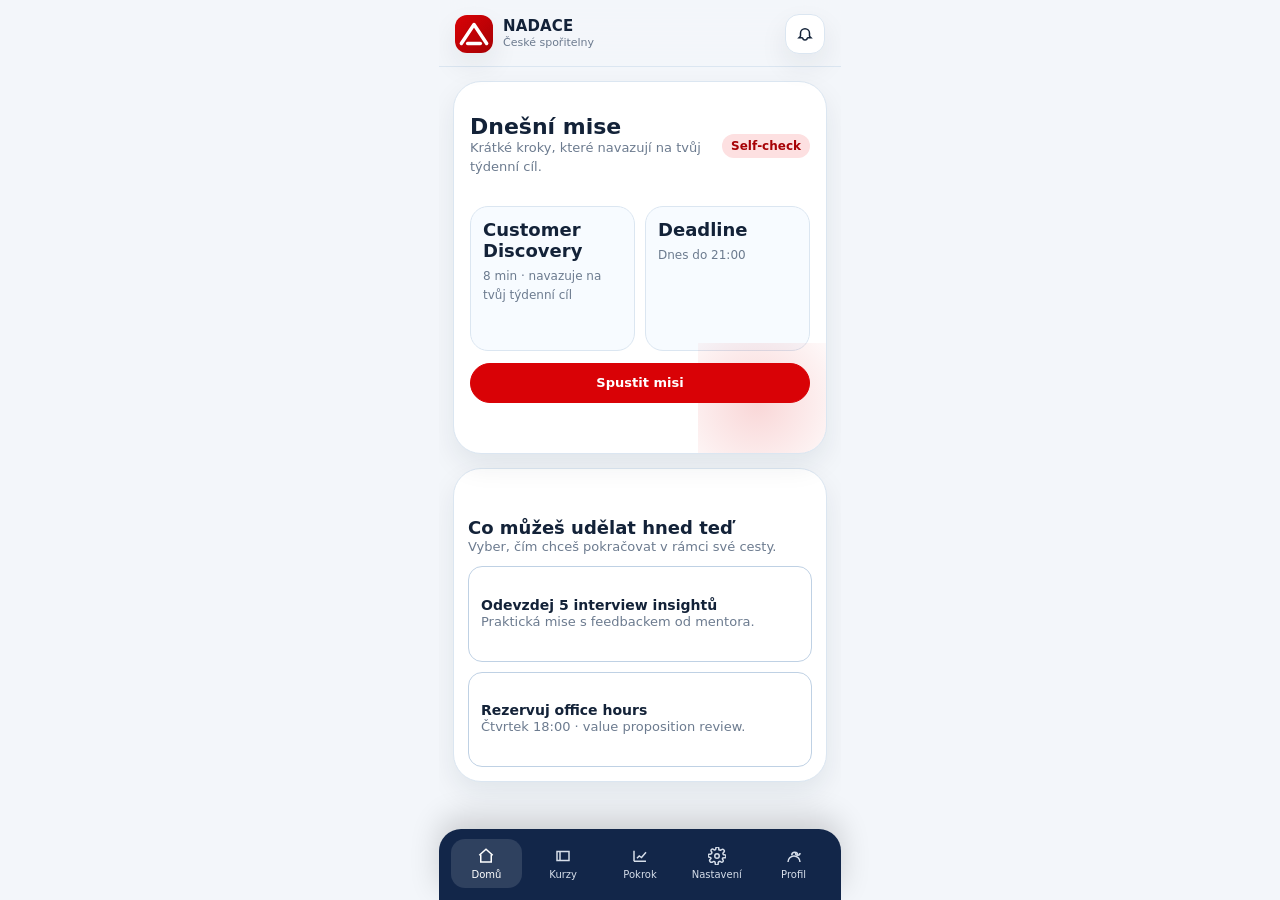
==== index.html @ b1d60703 "Refactor navigation links and create new HTML pages for courses, index, mission, profile, and progre" ====
<!DOCTYPE html>
<html lang="cs">
<head>
  <meta charset="utf-8">
  <meta name="viewport" content="width=device-width,initial-scale=1">
  <title>Akademie 2.0 – Dnešní mise</title>
  <link rel="stylesheet" href="styles-7.css">
</head>
<body>
  <div class="phone">
    <div class="app">
      <header class="topbar">
        <div class="topbar-row">
          <div class="brand">
            <div class="brand-mark">
              <svg viewBox="0 0 24 24" fill="none" stroke="currentColor" stroke-width="2.2" stroke-linecap="round" stroke-linejoin="round">
                <path d="M4 18L12 6l8 12"></path>
                <path d="M8 18h8"></path>
              </svg>
            </div>
            <div class="brand-title">
              <strong>NADACE</strong>
              <span>České spořitelny</span>
            </div>
          </div>

          <button class="icon-btn" aria-label="Notifikace">
            <svg viewBox="0 0 24 24" width="18" height="18" fill="none" stroke="currentColor" stroke-width="2">
              <path d="M15 17h5l-1.4-1.4A2 2 0 0 1 18 14.2V11a6 6 0 0 0-12 0v3.2a2 2 0 0 1-.6 1.4L4 17h5"></path>
              <path d="M9 17a3 3 0 0 0 6 0"></path>
            </svg>
          </button>
        </div>
      </header>

      <main class="content">
        <section class="hero-card">
          <div class="hero-top">
            <div>
              <h1 class="section-title">Dnešní mise</h1>
              <div class="subtext">Krátké kroky, které navazují na tvůj týdenní cíl.</div>
            </div>
            <span class="badge red">Self‑check</span>
          </div>

          <div class="hero-grid">
            <div class="metric">
              <strong>Customer Discovery</strong>
              <span>8 min · navazuje na tvůj týdenní cíl</span>
            </div>
            <div class="metric">
              <strong>Deadline</strong>
              <span>Dnes do 21:00</span>
            </div>
          </div>

          <a class="action primary-red" href="mission.html">
            Spustit misi
          </a>
        </section>

        <section class="quiz-card">
          <div class="section-head">
            <div>
              <h2 class="section-title" style="font-size:18px">Co můžeš udělat hned teď</h2>
              <div class="subtext">Vyber, čím chceš pokračovat v rámci své cesty.</div>
            </div>
          </div>

          <div class="choice">
            <div>
              <strong>Odevzdej 5 interview insightů</strong>
              <div class="subtext">Praktická mise s feedbackem od mentora.</div>
            </div>
          </div>

          <div class="choice">
            <div>
              <strong>Rezervuj office hours</strong>
              <div class="subtext">Čtvrtek 18:00 · value proposition review.</div>
            </div>
          </div>
        </section>
      </main>
    </div>

    <nav class="bottom-nav">
      <a class="active" href="index.html">
        <svg viewBox="0 0 24 24" fill="none" stroke="currentColor" stroke-width="2">
          <path d="M3 11l9-8 9 8"></path>
          <path d="M5 10v10h14V10"></path>
        </svg>
        <span>Domů</span>
      </a>
      <a href="courses.html">
        <svg viewBox="0 0 24 24" fill="none" stroke="currentColor" stroke-width="2">
          <path d="M4 6h16v12H4z"></path>
          <path d="M8 6v12"></path>
        </svg>
        <span>Kurzy</span>
      </a>
      <a href="progress.html">
        <svg viewBox="0 0 24 24" fill="none" stroke="currentColor" stroke-width="2">
          <path d="M4 19V5"></path>
          <path d="M4 19h16"></path>
          <path d="M8 15l3-3 3 2 6-7"></path>
        </svg>
        <span>Pokrok</span>
      </a>
      <a href="comunity.html">
        <svg viewBox="0 0 24 24" fill="none" stroke="currentColor" stroke-width="2">
          <circle cx="12" cy="12" r="3"></circle>
          <path d="M19.4 15a1.65 1.65 0 0 0 .33 1.82l.06.06a2 2 0 1 1-2.83 2.83l-.06-.06A1.65 1.65 0 0 0 15 19.4a1.65 1.65 0 0 0-1 .6 1.65 1.65 0 0 0-.4 1.13V22a2 2 0 1 1-4 0v-.87a1.65 1.65 0 0 0-.4-1.13 1.65 1.65 0 0 0-1-.6 1.65 1.65 0 0 0-1.82.33l-.06.06A2 2 0 1 1 3.1 16.1l.06-.06A1.65 1.65 0 0 0 4 15a1.65 1.65 0 0 0-.6-1 1.65 1.65 0 0 0-1.13-.4H2a2 2 0 1 1 0-4h.87a1.65 1.65 0 0 0 1.13-.4A1.65 1.65 0 0 0 5 8a1.65 1.65 0 0 0-.33-1.82l-.06-.06A2 2 0 1 1 7.44 3.3l.06.06A1.65 1.65 0 0 0 9 4a1.65 1.65 0 0 0 1-.6 1.65 1.65 0 0 0 .4-1.13V2a2 2 0 1 1 4 0v.87a1.65 1.65 0 0 0 .4 1.13A1.65 1.65 0 0 0 16 4a1.65 1.65 0 0 0 1.82-.33l.06-.06A2 2 0 1 1 20.9 7.1l-.06.06A1.65 1.65 0 0 0 20 9c0 .39.14.77.4 1 .26.3.6.4 1 .4H22a2 2 0 1 1 0 4h-.87a1.65 1.65 0 0 0-1.13.4A1.65 1.65 0 0 0 19.4 15z"></path>
        </svg>
        <span>Nastavení</span>
      </a>
      <a href="profile.html">
        <svg viewBox="0 0 24 24" fill="none" stroke="currentColor" stroke-width="2">
          <path d="M17 11a4 4 0 1 0-8 0"></path>
          <path d="M4 20a7 7 0 0 1 16 0"></path>
          <path d="M20 8a3 3 0 1 1-6 0"></path>
        </svg>
        <span>Profil</span>
      </a>
    </nav>
  </div>
</body>
</html>
---- styles-7.css ----
:root{
  --bg:#f3f6fa;
  --surface:#ffffff;
  --surface-2:#f7fbff;
  --line:#dbe6f1;
  --text:#132238;
  --muted:#6c7b8f;

  --blue:#0d6efd;
  --blue-2:#2e7ce6;
  --blue-soft:#e0eefc;

  --accent:#d90206;
  --accent-dark:#a70105;
  --accent-soft:#fde0e1;

  --green:#2f9a67;
  --gold:#d8a100;

  --shadow:0 12px 28px rgba(19,34,56,.08);
  --radius:22px;
  --radius-lg:28px;

  font-family: Inter, system-ui, sans-serif;
}

*{box-sizing:border-box}
html,body{
  margin:0;
  padding:0;
  background:var(--bg);
  color:var(--text);
  font-family:Inter,system-ui,sans-serif;
}
a{text-decoration:none;color:inherit}
button,input{font:inherit}
img,svg{display:block;max-width:100%}

.phone{
  width:402px;
  min-height:874px;
  margin:0 auto;
  background:var(--bg);
  position:relative;
  overflow:hidden;
  border-radius:0;
}

.app{
  min-height:874px;
  display:flex;
  flex-direction:column;
  padding-bottom:92px;
}

.topbar{
  position:sticky;
  top:0;
  z-index:10;
  padding:14px 16px 12px;
  background:rgba(243,246,250,.92);
  backdrop-filter:blur(16px);
  border-bottom:1px solid var(--line);
}

.topbar-row{
  display:flex;
  align-items:center;
  justify-content:space-between;
  gap:10px;
}

.brand{
  display:flex;
  align-items:center;
  gap:10px;
}

.brand-mark{
  width:38px;
  height:38px;
  border-radius:12px;
  background:linear-gradient(135deg,var(--accent),var(--accent-dark));
  display:grid;
  place-items:center;
  color:#fff;
  box-shadow:var(--shadow);
  flex:0 0 auto;
}

.brand-title{
  display:flex;
  flex-direction:column;
  line-height:1.05;
}

.brand-title strong{
  font-size:15px;
  font-weight:800;
  letter-spacing:.01em;
}

.brand-title span{
  font-size:11px;
  color:var(--muted);
  margin-top:2px;
}

.icon-btn{
  width:40px;
  height:40px;
  border:0;
  border-radius:14px;
  background:var(--surface);
  border:1px solid var(--line);
  display:grid;
  place-items:center;
  color:var(--text);
  box-shadow:var(--shadow);
}

.content{
  flex:1;
  display:grid;
  gap:14px;
  padding:14px 14px 0;
}

.section-title{
  margin:0;
  font-size:22px;
  line-height:1.1;
  font-weight:800;
}

.subtext{
  color:var(--muted);
  font-size:13px;
  line-height:1.45;
}

.hero-card,
.panel,
.course-card,
.quiz-card,
.leader-card,
.profile-card{
  background:var(--surface);
  border:1px solid var(--line);
  border-radius:var(--radius-lg);
  box-shadow:var(--shadow);
}

.hero-card{
  padding:16px;
  display:grid;
  gap:12px;
  position:relative;
  overflow:hidden;
}

.hero-card::after{
  content:"";
  position:absolute;
  right:-42px;
  bottom:-60px;
  width:170px;
  height:170px;
  background:radial-gradient(circle at 35% 35%, rgba(217,2,6,.16), transparent 68%);
}

.hero-top{
  display:flex;
  align-items:center;
  justify-content:space-between;
  gap:12px;
}

.hero-meta{
  display:inline-flex;
  align-items:center;
  gap:8px;
  font-size:12px;
  color:var(--muted);
}

.progress-pill{
  font-size:12px;
  font-weight:700;
  color:var(--accent-dark);
  background:var(--accent-soft);
  padding:6px 10px;
  border-radius:999px;
}

.hero-grid{
  display:grid;
  grid-template-columns:1fr 1fr;
  gap:10px;
}

.metric{
  background:var(--surface-2);
  border:1px solid var(--line);
  border-radius:18px;
  padding:12px;
}

.metric strong{
  display:block;
  font-size:18px;
  font-weight:800;
  margin-bottom:4px;
}

.metric span{
  font-size:12px;
  color:var(--muted);
}

.search{
  width:100%;
  display:flex;
  align-items:center;
  gap:8px;
  padding:12px 14px;
  border-radius:16px;
  border:1px solid var(--line);
  background:var(--surface);
  color:var(--muted);
  box-shadow:var(--shadow);
}

.search input{
  border:0;
  outline:none;
  width:100%;
  background:transparent;
  color:var(--text);
}

.section-head{
  display:flex;
  align-items:end;
  justify-content:space-between;
  gap:10px;
}

.link{
  color:var(--blue);
  font-weight:700;
  font-size:13px;
}

.course-list,
.quiz-list,
.side-list{
  display:grid;
  gap:12px;
}

.course-card{
  padding:14px;
  display:grid;
  gap:10px;
}

.course-visual{
  height:120px;
  border-radius:18px;
  background:linear-gradient(135deg,#eef6ff,#dfeeff);
  border:1px solid #d4e3f4;
  overflow:hidden;
  display:grid;
  place-items:center;
  position:relative;
}

.course-visual svg{
  width:74px;
  height:74px;
  opacity:.96;
}

.course-card h3{
  margin:0;
  font-size:17px;
  line-height:1.15;
}

.course-row{
  display:flex;
  align-items:center;
  justify-content:space-between;
  gap:10px;
  font-size:12px;
  color:var(--muted);
}

.badge{
  display:inline-flex;
  align-items:center;
  padding:5px 9px;
  border-radius:999px;
  background:var(--blue-soft);
  color:#1455a3;
  font-weight:700;
  font-size:12px;
}

.badge.gold{
  background:#fff1c3;
  color:#8b6400;
}

.badge.green{
  background:#dff5e9;
  color:#167245;
}

.badge.red{
  background:var(--accent-soft);
  color:var(--accent-dark);
}

.progress{
  height:6px;
  border-radius:999px;
  background:#e6edf5;
  overflow:hidden;
}

.progress span{
  display:block;
  height:100%;
  border-radius:inherit;
  background:linear-gradient(90deg,var(--accent),var(--accent-dark));
}

.action{
  display:inline-flex;
  justify-content:center;
  align-items:center;
  height:40px;
  border-radius:999px;
  background:var(--surface);
  border:1px solid #8eb4db;
  color:#0d4e99;
  font-weight:800;
  font-size:13px;
}

.action.primary-red{
  background:var(--accent);
  border-color:var(--accent);
  color:#fff;
}

.action.primary-red:hover{
  background:var(--accent-dark);
  border-color:var(--accent-dark);
}

.bottom-nav{
  position:fixed;
  left:50%;
  transform:translateX(-50%);
  bottom:0;
  width:402px;
  max-width:100%;
  background:rgba(9,30,66,.96);
  color:#fff;
  border-top-left-radius:22px;
  border-top-right-radius:22px;
  padding:10px 12px calc(12px + env(safe-area-inset-bottom));
  display:grid;
  grid-template-columns:repeat(5,1fr);
  gap:6px;
  box-shadow:0 -12px 30px rgba(0,0,0,.16);
}

.bottom-nav a{
  display:grid;
  justify-items:center;
  gap:4px;
  font-size:10px;
  color:#d6deea;
  padding:8px 4px;
  border-radius:14px;
}

.bottom-nav a.active{
  background:rgba(255,255,255,.12);
  color:#fff;
}

.bottom-nav svg{
  width:18px;
  height:18px;
}

.profile-header{
  padding:16px;
  display:flex;
  align-items:center;
  gap:12px;
}

.avatar{
  width:58px;
  height:58px;
  border-radius:18px;
  background:linear-gradient(135deg,#dfeeff,#b9d7ff);
  display:grid;
  place-items:center;
  color:#0b4fa1;
  font-weight:900;
  font-size:18px;
  flex:0 0 auto;
  overflow:hidden;
  border:1px solid #cfe0f3;
}

.profile-name{
  margin:0;
  font-size:21px;
  font-weight:800;
}

.profile-sub{
  margin:3px 0 0;
  color:var(--muted);
  font-size:13px;
}

.stats{
  display:grid;
  grid-template-columns:repeat(3,1fr);
  gap:10px;
  padding:0 16px 16px;
}

.stat{
  background:var(--surface-2);
  border:1px solid var(--line);
  border-radius:18px;
  padding:12px;
}

.stat strong{
  display:block;
  font-size:20px;
  font-weight:800;
  margin-bottom:3px;
}

.stat span{
  color:var(--muted);
  font-size:11px;
}

.lesson-cover{
  height:210px;
  border-radius:20px;
  background:linear-gradient(135deg,#0f172a,#34435f);
  position:relative;
  overflow:hidden;
  display:grid;
  place-items:center;
}

.lesson-cover::before{
  content:"";
  position:absolute;
  inset:0;
  background:
    radial-gradient(circle at 30% 20%, rgba(255,255,255,.12), transparent 34%),
    radial-gradient(circle at 72% 68%, rgba(217,2,6,.24), transparent 40%);
}

.play{
  width:72px;
  height:72px;
  border-radius:50%;
  background:rgba(255,255,255,.95);
  display:grid;
  place-items:center;
  box-shadow:0 16px 34px rgba(0,0,0,.28);
  color:#0f172a;
  font-size:26px;
  font-weight:900;
  z-index:1;
}

.quiz-card{
  padding:14px;
  display:grid;
  gap:10px;
}

.choice{
  display:flex;
  align-items:center;
  gap:10px;
  padding:12px 12px;
  border-radius:14px;
  border:1px solid #bfd1e4;
  background:#fff;
  font-size:14px;
}

.choice.active{
  background:#e2f0ff;
  border-color:#86b1e2;
}

.leader-card{
  padding:14px;
  display:grid;
  gap:8px;
}

.leader-row{
  display:flex;
  align-items:center;
  justify-content:space-between;
  gap:10px;
  padding:10px 0;
  border-top:1px solid #edf2f7;
}

.leader-row:first-of-type{
  border-top:0;
}

.small{
  font-size:12px;
  color:var(--muted);
}

@media (max-width:402px){
  .phone,
  .bottom-nav{
    width:100%;
    max-width:100%;
  }

  .phone{
    min-height:100dvh;
  }

  .app{
    min-height:100dvh;
    padding-bottom:88px;
  }

  .hero-grid,
  .stats{
    grid-template-columns:1fr 1fr;
  }
}
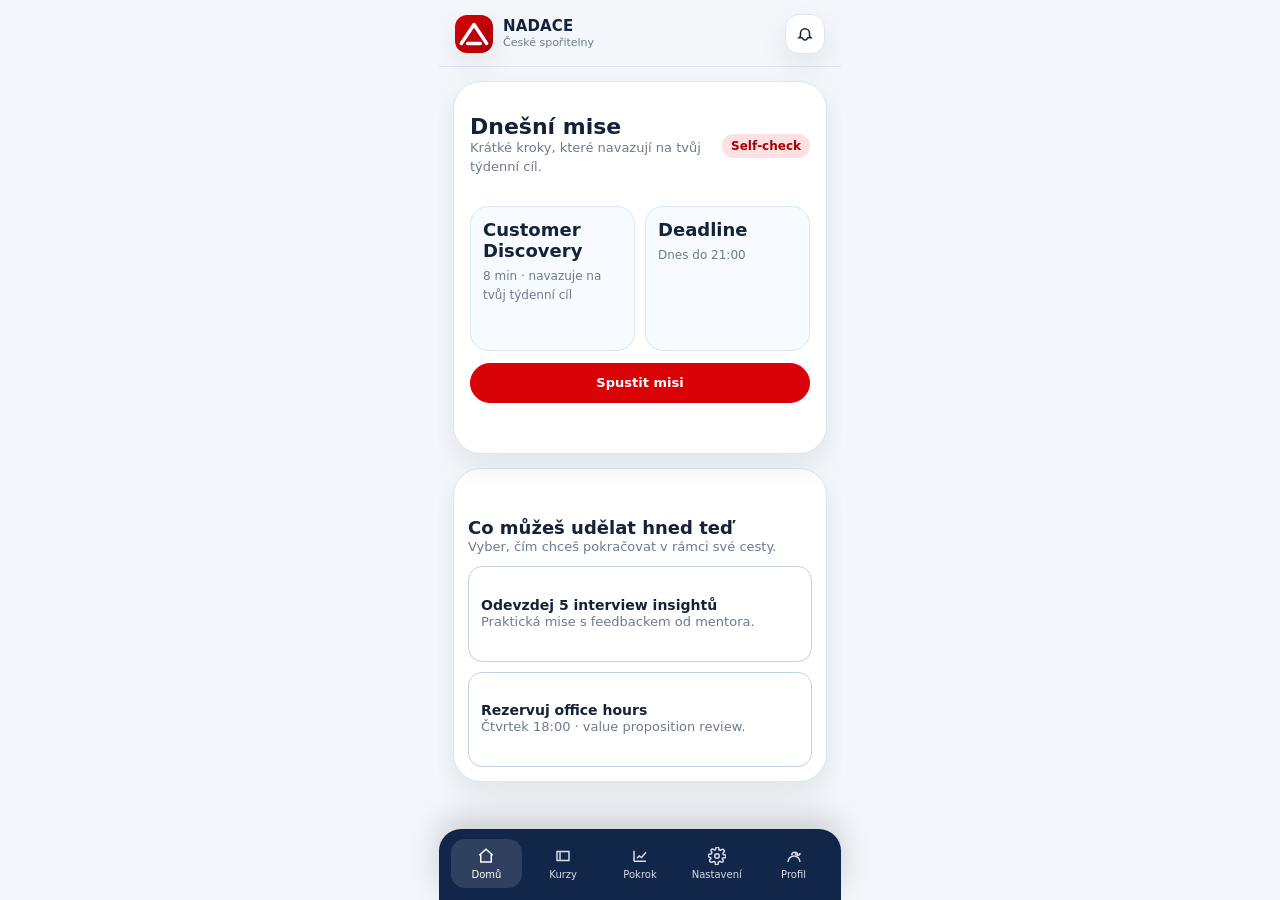
==== commit 0fa98057: "Add script inclusion and data attributes for navigation elements across multiple HTML files" ====
--- a/index.html
+++ b/index.html
@@ -5,6 +5,7 @@
   <meta name="viewport" content="width=device-width,initial-scale=1">
   <title>Akademie 2.0 – Dnešní mise</title>
   <link rel="stylesheet" href="styles-7.css">
+  <script defer src="script-akademie.js"></script>
 </head>
 <body>
   <div class="phone">
@@ -84,7 +85,7 @@
       </main>
     </div>
 
-    <nav class="bottom-nav">
+    <nav class="bottom-nav" data-bottom-nav>
       <a class="active" href="index.html">
         <svg viewBox="0 0 24 24" fill="none" stroke="currentColor" stroke-width="2">
           <path d="M3 11l9-8 9 8"></path>
--- a/styles-7.css
+++ b/styles-7.css
@@ -159,15 +159,6 @@
   overflow:hidden;
 }
 
-.hero-card::after{
-  content:"";
-  position:absolute;
-  right:-42px;
-  bottom:-60px;
-  width:170px;
-  height:170px;
-  background:radial-gradient(circle at 35% 35%, rgba(217,2,6,.16), transparent 68%);
-}
 
 .hero-top{
   display:flex;
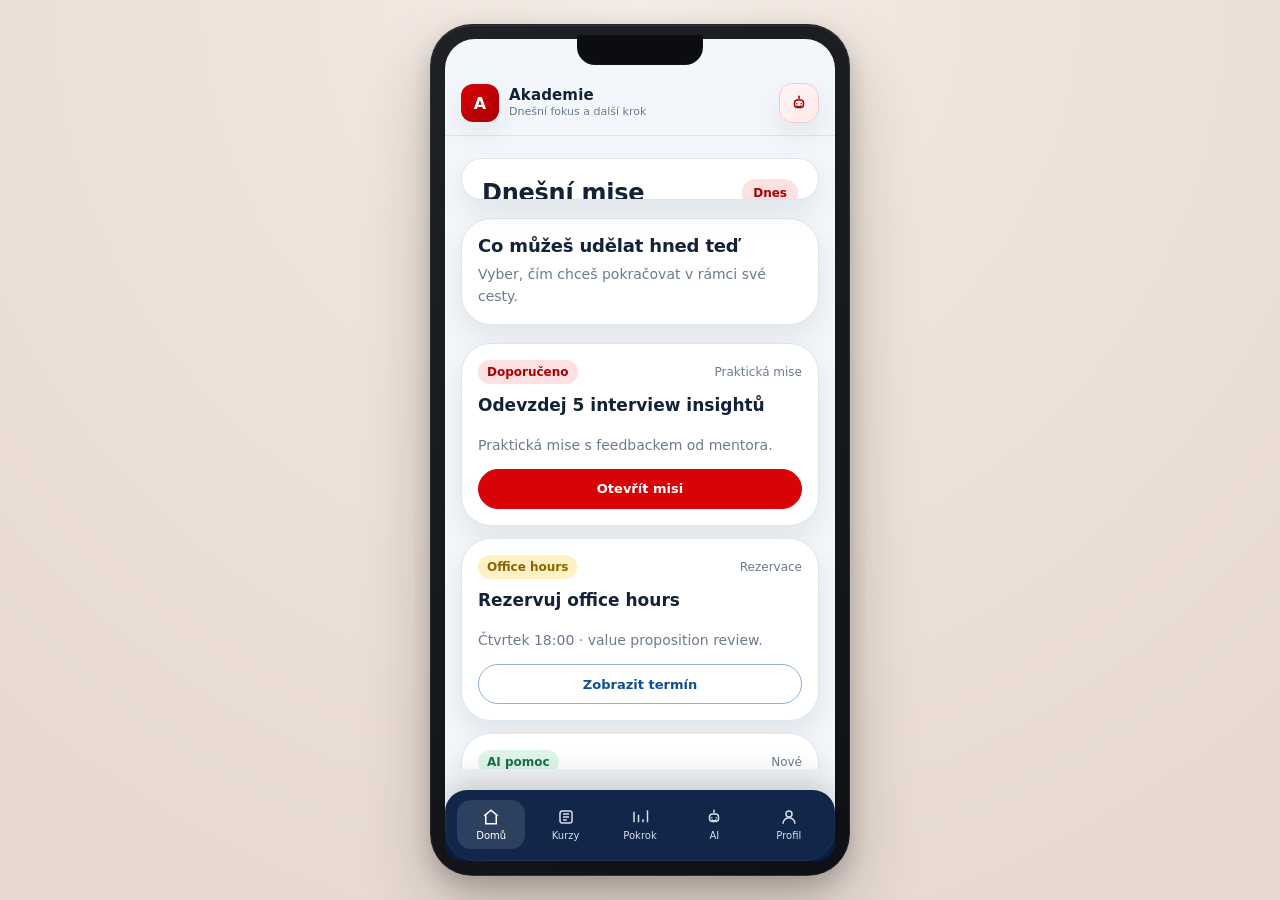
==== commit a98bc10c: "Remove old styles and add new assistant page with functionality for AI assistance, including UI upda" ====
--- a/index.html
+++ b/index.html
@@ -1,36 +1,33 @@
 <!DOCTYPE html>
 <html lang="cs">
 <head>
-  <meta charset="utf-8">
-  <meta name="viewport" content="width=device-width,initial-scale=1">
-  <title>Akademie 2.0 – Dnešní mise</title>
-  <link rel="stylesheet" href="styles-7.css">
-  <script defer src="script-akademie.js"></script>
+  <meta charset="UTF-8" />
+  <meta name="viewport" content="width=device-width, initial-scale=1.0" />
+  <title>Akademie – Domů</title>
+  <link rel="stylesheet" href="styles.css" />
 </head>
 <body>
   <div class="phone">
-    <div class="app">
+    <div class="app home-page">
       <header class="topbar">
         <div class="topbar-row">
           <div class="brand">
-            <div class="brand-mark">
-              <svg viewBox="0 0 24 24" fill="none" stroke="currentColor" stroke-width="2.2" stroke-linecap="round" stroke-linejoin="round">
-                <path d="M4 18L12 6l8 12"></path>
-                <path d="M8 18h8"></path>
-              </svg>
-            </div>
+            <div class="brand-mark">A</div>
             <div class="brand-title">
-              <strong>NADACE</strong>
-              <span>České spořitelny</span>
+              <strong>Akademie</strong>
+              <span>Dnešní fokus a další krok</span>
             </div>
           </div>
 
-          <button class="icon-btn" aria-label="Notifikace">
-            <svg viewBox="0 0 24 24" width="18" height="18" fill="none" stroke="currentColor" stroke-width="2">
-              <path d="M15 17h5l-1.4-1.4A2 2 0 0 1 18 14.2V11a6 6 0 0 0-12 0v3.2a2 2 0 0 1-.6 1.4L4 17h5"></path>
-              <path d="M9 17a3 3 0 0 0 6 0"></path>
+          <a class="icon-btn assistant-btn" href="assistant.html" aria-label="AI asistent">
+            <svg viewBox="0 0 24 24" width="18" height="18" fill="none" stroke="currentColor" stroke-width="2" stroke-linecap="round" stroke-linejoin="round">
+              <path d="M12 3v3"></path>
+              <rect x="6" y="8" width="12" height="10" rx="4"></rect>
+              <path d="M9 13h.01"></path>
+              <path d="M15 13h.01"></path>
+              <path d="M9.5 16c.7.67 1.52 1 2.5 1s1.8-.33 2.5-1"></path>
             </svg>
-          </button>
+          </a>
         </div>
       </header>
 
@@ -39,91 +36,117 @@
           <div class="hero-top">
             <div>
               <h1 class="section-title">Dnešní mise</h1>
-              <div class="subtext">Krátké kroky, které navazují na tvůj týdenní cíl.</div>
+              <p class="subtext">Krátké kroky, které navazují na tvůj týdenní cíl.</p>
             </div>
-            <span class="badge red">Self‑check</span>
+            <span class="progress-pill">Dnes</span>
+          </div>
+
+          <div class="metric">
+            <strong>Customer Discovery</strong>
+            <span>8 min · navazuje na tvůj týdenní cíl</span>
           </div>
 
           <div class="hero-grid">
             <div class="metric">
-              <strong>Customer Discovery</strong>
-              <span>8 min · navazuje na tvůj týdenní cíl</span>
-            </div>
-            <div class="metric">
               <strong>Deadline</strong>
               <span>Dnes do 21:00</span>
             </div>
-          </div>
-
-          <a class="action primary-red" href="mission.html">
-            Spustit misi
-          </a>
-        </section>
-
-        <section class="quiz-card">
-          <div class="section-head">
-            <div>
-              <h2 class="section-title" style="font-size:18px">Co můžeš udělat hned teď</h2>
-              <div class="subtext">Vyber, čím chceš pokračovat v rámci své cesty.</div>
+            <div class="metric">
+              <strong>Fokus</strong>
+              <span>První zákaznické insighty</span>
             </div>
           </div>
 
-          <div class="choice">
+          <a class="action primary-red" href="mission.html">Pokračovat v misi</a>
+        </section>
+
+        <section class="panel" style="padding:16px;">
+          <div class="section-head">
             <div>
-              <strong>Odevzdej 5 interview insightů</strong>
-              <div class="subtext">Praktická mise s feedbackem od mentora.</div>
-            </div>
-          </div>
-
-          <div class="choice">
-            <div>
-              <strong>Rezervuj office hours</strong>
-              <div class="subtext">Čtvrtek 18:00 · value proposition review.</div>
+              <h2 class="section-title" style="font-size:18px;">Co můžeš udělat hned teď</h2>
+              <p class="subtext">Vyber, čím chceš pokračovat v rámci své cesty.</p>
             </div>
           </div>
         </section>
+
+        <section class="course-list">
+          <article class="course-card">
+            <div class="course-row">
+              <span class="badge red">Doporučeno</span>
+              <span>Praktická mise</span>
+            </div>
+            <h3>Odevzdej 5 interview insightů</h3>
+            <p class="subtext">Praktická mise s feedbackem od mentora.</p>
+            <a class="action primary-red" href="mission.html">Otevřít misi</a>
+          </article>
+
+          <article class="course-card">
+            <div class="course-row">
+              <span class="badge gold">Office hours</span>
+              <span>Rezervace</span>
+            </div>
+            <h3>Rezervuj office hours</h3>
+            <p class="subtext">Čtvrtek 18:00 · value proposition review.</p>
+            <a class="action" href="comunity.html">Zobrazit termín</a>
+          </article>
+
+          <article class="course-card">
+            <div class="course-row">
+              <span class="badge green">AI pomoc</span>
+              <span>Nové</span>
+            </div>
+            <h3>Zeptej se asistenta na další krok</h3>
+            <p class="subtext">Nech si navrhnout, co udělat dnes podle tvého pokroku.</p>
+            <a class="action" href="assistant.html">Otevřít asistenta</a>
+          </article>
+        </section>
       </main>
+
+      <nav class="bottom-nav" data-bottom-nav>
+        <a href="index.html" class="active">
+          <svg viewBox="0 0 24 24" fill="none" stroke="currentColor" stroke-width="2">
+            <path d="M3 10.5L12 3l9 7.5"></path>
+            <path d="M5 9.5V21h14V9.5"></path>
+          </svg>
+          <span>Domů</span>
+        </a>
+        <a href="courses.html">
+          <svg viewBox="0 0 24 24" fill="none" stroke="currentColor" stroke-width="2">
+            <rect x="4" y="4" width="16" height="16" rx="3"></rect>
+            <path d="M8 8h8M8 12h8M8 16h5"></path>
+          </svg>
+          <span>Kurzy</span>
+        </a>
+        <a href="progress.html">
+          <svg viewBox="0 0 24 24" fill="none" stroke="currentColor" stroke-width="2">
+            <path d="M4 19V5"></path>
+            <path d="M10 19V9"></path>
+            <path d="M16 19v-4"></path>
+            <path d="M22 19V3"></path>
+          </svg>
+          <span>Pokrok</span>
+        </a>
+        <a href="assistant.html">
+          <svg viewBox="0 0 24 24" width="18" height="18" fill="none" stroke="currentColor" stroke-width="2" stroke-linecap="round" stroke-linejoin="round">
+            <path d="M12 3v3"></path>
+            <rect x="6" y="8" width="12" height="10" rx="4"></rect>
+            <path d="M9 13h.01"></path>
+            <path d="M15 13h.01"></path>
+            <path d="M9.5 16c.7.67 1.52 1 2.5 1s1.8-.33 2.5-1"></path>
+          </svg>
+          <span>AI</span>
+        </a>
+        <a href="profile.html">
+          <svg viewBox="0 0 24 24" fill="none" stroke="currentColor" stroke-width="2">
+            <path d="M20 21a8 8 0 1 0-16 0"></path>
+            <circle cx="12" cy="8" r="4"></circle>
+          </svg>
+          <span>Profil</span>
+        </a>
+      </nav>
     </div>
+  </div>
 
-    <nav class="bottom-nav" data-bottom-nav>
-      <a class="active" href="index.html">
-        <svg viewBox="0 0 24 24" fill="none" stroke="currentColor" stroke-width="2">
-          <path d="M3 11l9-8 9 8"></path>
-          <path d="M5 10v10h14V10"></path>
-        </svg>
-        <span>Domů</span>
-      </a>
-      <a href="courses.html">
-        <svg viewBox="0 0 24 24" fill="none" stroke="currentColor" stroke-width="2">
-          <path d="M4 6h16v12H4z"></path>
-          <path d="M8 6v12"></path>
-        </svg>
-        <span>Kurzy</span>
-      </a>
-      <a href="progress.html">
-        <svg viewBox="0 0 24 24" fill="none" stroke="currentColor" stroke-width="2">
-          <path d="M4 19V5"></path>
-          <path d="M4 19h16"></path>
-          <path d="M8 15l3-3 3 2 6-7"></path>
-        </svg>
-        <span>Pokrok</span>
-      </a>
-      <a href="comunity.html">
-        <svg viewBox="0 0 24 24" fill="none" stroke="currentColor" stroke-width="2">
-          <circle cx="12" cy="12" r="3"></circle>
-          <path d="M19.4 15a1.65 1.65 0 0 0 .33 1.82l.06.06a2 2 0 1 1-2.83 2.83l-.06-.06A1.65 1.65 0 0 0 15 19.4a1.65 1.65 0 0 0-1 .6 1.65 1.65 0 0 0-.4 1.13V22a2 2 0 1 1-4 0v-.87a1.65 1.65 0 0 0-.4-1.13 1.65 1.65 0 0 0-1-.6 1.65 1.65 0 0 0-1.82.33l-.06.06A2 2 0 1 1 3.1 16.1l.06-.06A1.65 1.65 0 0 0 4 15a1.65 1.65 0 0 0-.6-1 1.65 1.65 0 0 0-1.13-.4H2a2 2 0 1 1 0-4h.87a1.65 1.65 0 0 0 1.13-.4A1.65 1.65 0 0 0 5 8a1.65 1.65 0 0 0-.33-1.82l-.06-.06A2 2 0 1 1 7.44 3.3l.06.06A1.65 1.65 0 0 0 9 4a1.65 1.65 0 0 0 1-.6 1.65 1.65 0 0 0 .4-1.13V2a2 2 0 1 1 4 0v.87a1.65 1.65 0 0 0 .4 1.13A1.65 1.65 0 0 0 16 4a1.65 1.65 0 0 0 1.82-.33l.06-.06A2 2 0 1 1 20.9 7.1l-.06.06A1.65 1.65 0 0 0 20 9c0 .39.14.77.4 1 .26.3.6.4 1 .4H22a2 2 0 1 1 0 4h-.87a1.65 1.65 0 0 0-1.13.4A1.65 1.65 0 0 0 19.4 15z"></path>
-        </svg>
-        <span>Nastavení</span>
-      </a>
-      <a href="profile.html">
-        <svg viewBox="0 0 24 24" fill="none" stroke="currentColor" stroke-width="2">
-          <path d="M17 11a4 4 0 1 0-8 0"></path>
-          <path d="M4 20a7 7 0 0 1 16 0"></path>
-          <path d="M20 8a3 3 0 1 1-6 0"></path>
-        </svg>
-        <span>Profil</span>
-      </a>
-    </nav>
-  </div>
+  <script src="script.js"></script>
 </body>
 </html>
--- a/styles.css
+++ b/styles.css
@@ -0,0 +1,710 @@
+:root{
+  --bg:#f3f6fa;
+  --surface:#ffffff;
+  --surface-2:#f7fbff;
+  --line:#dbe6f1;
+  --text:#132238;
+  --muted:#6c7b8f;
+  --blue:#0d6efd;
+  --blue-soft:#e0eefc;
+  --accent:#d90206;
+  --accent-dark:#a70105;
+  --accent-soft:#fde0e1;
+  --green:#2f9a67;
+  --gold:#d8a100;
+  --shadow:0 12px 28px rgba(19,34,56,.08);
+  --radius:22px;
+  --radius-lg:28px;
+  font-family:Inter,system-ui,sans-serif;
+}
+
+*{box-sizing:border-box}
+
+html,body{
+  margin:0;
+  padding:0;
+  min-height:100%;
+  color:var(--text);
+  font-family:Inter,system-ui,sans-serif;
+  background:radial-gradient(circle at top, #f7efe8 0%, #efe4dc 32%, #e6d7cf 100%);
+}
+
+body{
+  min-height:100vh;
+  display:flex;
+  align-items:center;
+  justify-content:center;
+  padding:24px 12px;
+}
+
+a{text-decoration:none;color:inherit}
+button,input,textarea{font:inherit}
+img,svg{display:block;max-width:100%}
+
+.phone{
+  width:min(100%, 420px);
+  height:min(874px, calc(100vh - 48px));
+  max-height:874px;
+  margin:0 auto;
+  padding:14px;
+  position:relative;
+  overflow:hidden;
+  border-radius:42px;
+  background:linear-gradient(145deg, #1f2127 0%, #0f1116 100%);
+  border:1px solid rgba(255,255,255,.08);
+  box-shadow:
+    0 30px 70px rgba(22,18,15,.22),
+    0 10px 22px rgba(0,0,0,.18),
+    inset 0 1px 0 rgba(255,255,255,.08);
+}
+
+.phone::before{
+  content:"";
+  position:absolute;
+  top:10px;
+  left:50%;
+  transform:translateX(-50%);
+  width:126px;
+  height:30px;
+  background:#0b0d11;
+  border-radius:0 0 18px 18px;
+  z-index:30;
+  box-shadow:inset 0 -1px 0 rgba(255,255,255,.04);
+}
+
+.phone::after{
+  content:"";
+  position:absolute;
+  inset:14px;
+  border-radius:30px;
+  pointer-events:none;
+  box-shadow:inset 0 0 0 1px rgba(255,255,255,.05);
+  z-index:29;
+}
+
+.app{
+  height:100%;
+  display:flex;
+  flex-direction:column;
+  padding-top:34px;
+  padding-bottom:92px;
+  background:var(--bg);
+  border-radius:30px;
+  overflow:hidden;
+}
+
+.topbar{
+  position:sticky;
+  top:0;
+  z-index:20;
+  padding:10px 16px 12px;
+  background:rgba(243,246,250,.94);
+  backdrop-filter:blur(16px);
+  border-bottom:1px solid var(--line);
+}
+
+.topbar-row{
+  display:flex;
+  align-items:center;
+  justify-content:space-between;
+  gap:10px;
+}
+
+.brand{
+  display:flex;
+  align-items:center;
+  gap:10px;
+  min-width:0;
+}
+
+.brand-mark{
+  width:38px;
+  height:38px;
+  border-radius:12px;
+  background:linear-gradient(135deg,var(--accent),var(--accent-dark));
+  display:grid;
+  place-items:center;
+  color:#fff;
+  box-shadow:var(--shadow);
+  flex:0 0 auto;
+  font-weight:800;
+}
+
+.brand-title{
+  display:flex;
+  flex-direction:column;
+  line-height:1.05;
+  min-width:0;
+}
+
+.brand-title strong{
+  font-size:15px;
+  font-weight:800;
+  letter-spacing:.01em;
+}
+
+.brand-title span{
+  font-size:11px;
+  color:var(--muted);
+  margin-top:2px;
+  white-space:nowrap;
+  overflow:hidden;
+  text-overflow:ellipsis;
+}
+
+.icon-btn{
+  width:40px;
+  height:40px;
+  border:0;
+  border-radius:14px;
+  background:var(--surface);
+  border:1px solid var(--line);
+  display:grid;
+  place-items:center;
+  color:var(--text);
+  box-shadow:var(--shadow);
+  flex:0 0 auto;
+}
+
+.assistant-btn{
+  background:linear-gradient(135deg,#fff6f6,#ffe9ea);
+  border:1px solid #f3c9cc;
+  color:var(--accent-dark);
+}
+
+.assistant-btn:hover{
+  background:linear-gradient(135deg,#ffecee,#ffdfe2);
+}
+
+.assistant-btn svg{
+  width:18px;
+  height:18px;
+}
+
+.content{
+  flex:1;
+  min-height:0;
+  overflow:auto;
+  display:grid;
+  gap:18px;
+  padding:22px 16px 0;
+  -webkit-overflow-scrolling:touch;
+  scrollbar-width:none;
+}
+
+.content::-webkit-scrollbar{
+  width:0;
+  height:0;
+}
+
+.course-page .content{
+  padding-top:28px;
+}
+
+.section-title{
+  margin:0;
+  font-size:24px;
+  line-height:1.18;
+  font-weight:800;
+  letter-spacing:-0.01em;
+  overflow-wrap:anywhere;
+}
+
+.subtext{
+  margin:8px 0 0;
+  color:var(--muted);
+  font-size:14px;
+  line-height:1.55;
+}
+
+.hero-card,
+.panel,
+.course-card,
+.quiz-card,
+.leader-card,
+.profile-card{
+  background:var(--surface);
+  border:1px solid var(--line);
+  border-radius:30px;
+  box-shadow:var(--shadow);
+}
+
+.hero-card{
+  padding:20px;
+  display:grid;
+  gap:14px;
+  position:relative;
+  overflow:hidden;
+}
+
+.hero-top{
+  display:grid;
+  grid-template-columns:minmax(0, 1fr) auto;
+  align-items:start;
+  gap:14px;
+}
+
+.hero-top > div{
+  min-width:0;
+  padding-right:4px;
+}
+
+.progress-pill{
+  font-size:12px;
+  font-weight:700;
+  color:var(--accent-dark);
+  background:var(--accent-soft);
+  padding:7px 11px;
+  border-radius:999px;
+  white-space:nowrap;
+  align-self:start;
+}
+
+.hero-grid{
+  display:grid;
+  grid-template-columns:1fr 1fr;
+  gap:10px;
+}
+
+.metric{
+  background:var(--surface-2);
+  border:1px solid var(--line);
+  border-radius:18px;
+  padding:12px;
+  min-width:0;
+}
+
+.metric strong{
+  display:block;
+  font-size:18px;
+  line-height:1.15;
+  font-weight:800;
+  margin-bottom:4px;
+}
+
+.metric span{
+  font-size:12px;
+  color:var(--muted);
+  line-height:1.45;
+}
+
+.section-head{
+  display:flex;
+  align-items:end;
+  justify-content:space-between;
+  gap:10px;
+}
+
+.course-list,
+.quiz-list,
+.side-list{
+  display:grid;
+  gap:12px;
+}
+
+.course-card{
+  padding:16px;
+  display:grid;
+  gap:12px;
+}
+
+.course-visual{
+  position:relative;
+  height:auto;
+  aspect-ratio:16/9;
+  border-radius:20px;
+  background:linear-gradient(135deg,#eef6ff,#dfeeff);
+  border:1px solid #d4e3f4;
+  overflow:hidden;
+  display:grid;
+  place-items:center;
+}
+
+.course-visual::after{
+  content:"";
+  position:absolute;
+  inset:0;
+  background:linear-gradient(180deg, rgba(8,15,30,0) 35%, rgba(8,15,30,.18) 100%);
+  pointer-events:none;
+}
+
+.course-visual svg{
+  width:74px;
+  height:74px;
+  opacity:.96;
+}
+
+.course-visual img{
+  width:100%;
+  height:100%;
+  object-fit:cover;
+  object-position:center;
+  display:block;
+  transform:scale(1.02);
+  transition:transform .28s ease, filter .28s ease;
+}
+
+.course-card:hover .course-visual img{
+  transform:scale(1.06);
+  filter:saturate(1.05) contrast(1.02);
+}
+
+.course-card[data-course-id="idea"] .course-visual img{object-position:center 45%;}
+.course-card[data-course-id="offer"] .course-visual img{object-position:center center;}
+.course-card[data-course-id="marketing"] .course-visual img{object-position:center 42%;}
+.course-card[data-course-id="finance"] .course-visual img{object-position:center center;}
+
+.course-card h3{
+  margin:0;
+  font-size:17px;
+  line-height:1.15;
+}
+
+.course-row{
+  display:flex;
+  align-items:center;
+  justify-content:space-between;
+  gap:10px;
+  font-size:12px;
+  color:var(--muted);
+}
+
+.badge{
+  display:inline-flex;
+  align-items:center;
+  padding:5px 9px;
+  border-radius:999px;
+  background:var(--blue-soft);
+  color:#1455a3;
+  font-weight:700;
+  font-size:12px;
+}
+
+.badge.gold{
+  background:#fff1c3;
+  color:#8b6400;
+}
+
+.badge.green{
+  background:#dff5e9;
+  color:#167245;
+}
+
+.badge.red{
+  background:var(--accent-soft);
+  color:var(--accent-dark);
+}
+
+.stats{
+  display:grid;
+  grid-template-columns:repeat(auto-fit, minmax(100px, 1fr));
+  gap:10px;
+  padding:0;
+}
+
+.profile-card{
+  overflow:hidden;
+  padding-bottom:4px;
+}
+
+.profile-header{
+  padding:20px 18px 14px;
+  display:grid;
+  grid-template-columns:72px minmax(0, 1fr);
+  align-items:center;
+  gap:14px;
+}
+
+.profile-header > div:last-child{
+  min-width:0;
+}
+
+.avatar{
+  width:72px;
+  height:72px;
+  border-radius:22px;
+  background:linear-gradient(135deg,#dfeeff,#b9d7ff);
+  display:grid;
+  place-items:center;
+  color:#0b4fa1;
+  font-weight:900;
+  font-size:22px;
+  overflow:hidden;
+  border:1px solid #cfe0f3;
+  box-shadow:var(--shadow);
+}
+
+.profile-name{
+  margin:0;
+  font-size:24px;
+  line-height:1.12;
+  font-weight:800;
+  overflow-wrap:anywhere;
+}
+
+.profile-sub{
+  margin:6px 0 0;
+  color:var(--muted);
+  font-size:14px;
+  line-height:1.5;
+}
+
+.profile-stats{
+  padding:0 18px 18px;
+  grid-template-columns:repeat(3, minmax(0, 1fr));
+  gap:12px;
+}
+
+.stat{
+  background:var(--surface-2);
+  border:1px solid var(--line);
+  border-radius:20px;
+  padding:14px;
+  min-width:0;
+}
+
+.stat strong{
+  display:block;
+  font-size:21px;
+  line-height:1.1;
+  font-weight:800;
+  margin-bottom:5px;
+}
+
+.stat span{
+  display:block;
+  color:var(--muted);
+  font-size:11px;
+  line-height:1.4;
+}
+
+.action{
+  display:inline-flex;
+  justify-content:center;
+  align-items:center;
+  min-height:40px;
+  padding:0 16px;
+  border-radius:999px;
+  background:var(--surface);
+  border:1px solid #8eb4db;
+  color:#0d4e99;
+  font-weight:800;
+  font-size:13px;
+  cursor:pointer;
+}
+
+.action.primary-red{
+  background:var(--accent);
+  border-color:var(--accent);
+  color:#fff;
+}
+
+.action.primary-red:hover{
+  background:var(--accent-dark);
+  border-color:var(--accent-dark);
+}
+
+.assistant-input{
+  width:100%;
+  min-height:120px;
+  margin-top:8px;
+  padding:12px;
+  border:1px solid var(--line);
+  border-radius:16px;
+  background:#fff;
+  color:var(--text);
+  outline:none;
+  resize:vertical;
+}
+
+.assistant-chips{
+  display:flex;
+  flex-wrap:wrap;
+  gap:8px;
+  margin-top:12px;
+}
+
+.chip{
+  border:1px solid var(--line);
+  background:var(--surface-2);
+  color:var(--text);
+  border-radius:999px;
+  padding:10px 12px;
+  font-size:12px;
+  cursor:pointer;
+}
+
+.bottom-nav{
+  position:absolute;
+  left:14px;
+  right:14px;
+  bottom:max(14px, env(safe-area-inset-bottom));
+  width:auto;
+  background:rgba(9,30,66,.96);
+  color:#fff;
+  border-top-left-radius:22px;
+  border-top-right-radius:22px;
+  border-bottom-left-radius:18px;
+  border-bottom-right-radius:18px;
+  padding:10px 12px calc(12px + env(safe-area-inset-bottom));
+  display:grid;
+  grid-template-columns:repeat(5,1fr);
+  gap:6px;
+  box-shadow:0 -12px 30px rgba(0,0,0,.16);
+  z-index:12;
+}
+
+.bottom-nav.nav-pressed{
+  transform:translateY(2px);
+  transition:transform .16s ease-out;
+}
+
+.bottom-nav a{
+  display:grid;
+  justify-items:center;
+  gap:4px;
+  font-size:10px;
+  color:#d6deea;
+  padding:8px 4px;
+  border-radius:14px;
+}
+
+.bottom-nav a.active{
+  background:rgba(255,255,255,.12);
+  color:#fff;
+}
+
+.bottom-nav a:active{
+  background:rgba(255,255,255,.18);
+}
+
+.bottom-nav a svg{
+  width:18px;
+  height:18px;
+  transition:transform .18s ease-out;
+}
+
+.bottom-nav a:active svg{
+  transform:translateY(1px);
+}
+
+.hero-card.hero-animate{
+  animation:hero-pop .46s cubic-bezier(.16,1,.3,1);
+}
+
+@keyframes hero-pop{
+  0%{transform:translateY(8px) scale(.97);opacity:0}
+  60%{transform:translateY(0) scale(1.01);opacity:1}
+  100%{transform:translateY(0) scale(1);opacity:1}
+}
+
+@media (max-width:480px){
+  html,body{
+    background:#f4ece5;
+  }
+
+  body{
+    padding:0;
+    display:block;
+  }
+
+  .phone{
+    width:100%;
+    max-width:100%;
+    height:100dvh;
+    max-height:none;
+    padding:0;
+    border-radius:0;
+    box-shadow:none;
+    border:none;
+    background:transparent;
+  }
+
+  .phone::before,
+  .phone::after{
+    display:none;
+  }
+
+  .app{
+    height:100dvh;
+    padding-top:0;
+    padding-bottom:88px;
+    border-radius:0;
+  }
+
+  .topbar{
+    padding-top:14px;
+  }
+
+  .content{
+    gap:16px;
+    padding:18px 14px 0;
+  }
+
+  .hero-card{
+    padding:18px;
+  }
+
+  .hero-top{
+    grid-template-columns:1fr;
+    gap:10px;
+  }
+
+  .hero-top > div{
+    padding-right:0;
+  }
+
+  .progress-pill{
+    justify-self:start;
+  }
+
+  .section-title{
+    font-size:23px;
+  }
+
+  .hero-grid{
+    grid-template-columns:1fr;
+  }
+
+  .stats{
+    grid-template-columns:1fr;
+  }
+
+  .profile-header{
+    grid-template-columns:64px minmax(0, 1fr);
+    padding:18px 16px 12px;
+    gap:12px;
+    align-items:flex-start;
+  }
+
+  .avatar{
+    width:64px;
+    height:64px;
+    font-size:20px;
+    border-radius:20px;
+  }
+
+  .profile-name{
+    font-size:22px;
+  }
+
+  .profile-sub{
+    font-size:13px;
+  }
+
+  .profile-stats{
+    padding:0 16px 16px;
+    grid-template-columns:1fr;
+  }
+
+  .bottom-nav{
+    left:0;
+    right:0;
+    width:100%;
+    bottom:0;
+    border-top-left-radius:22px;
+    border-top-right-radius:22px;
+    border-bottom-left-radius:0;
+    border-bottom-right-radius:0;
+  }
+}
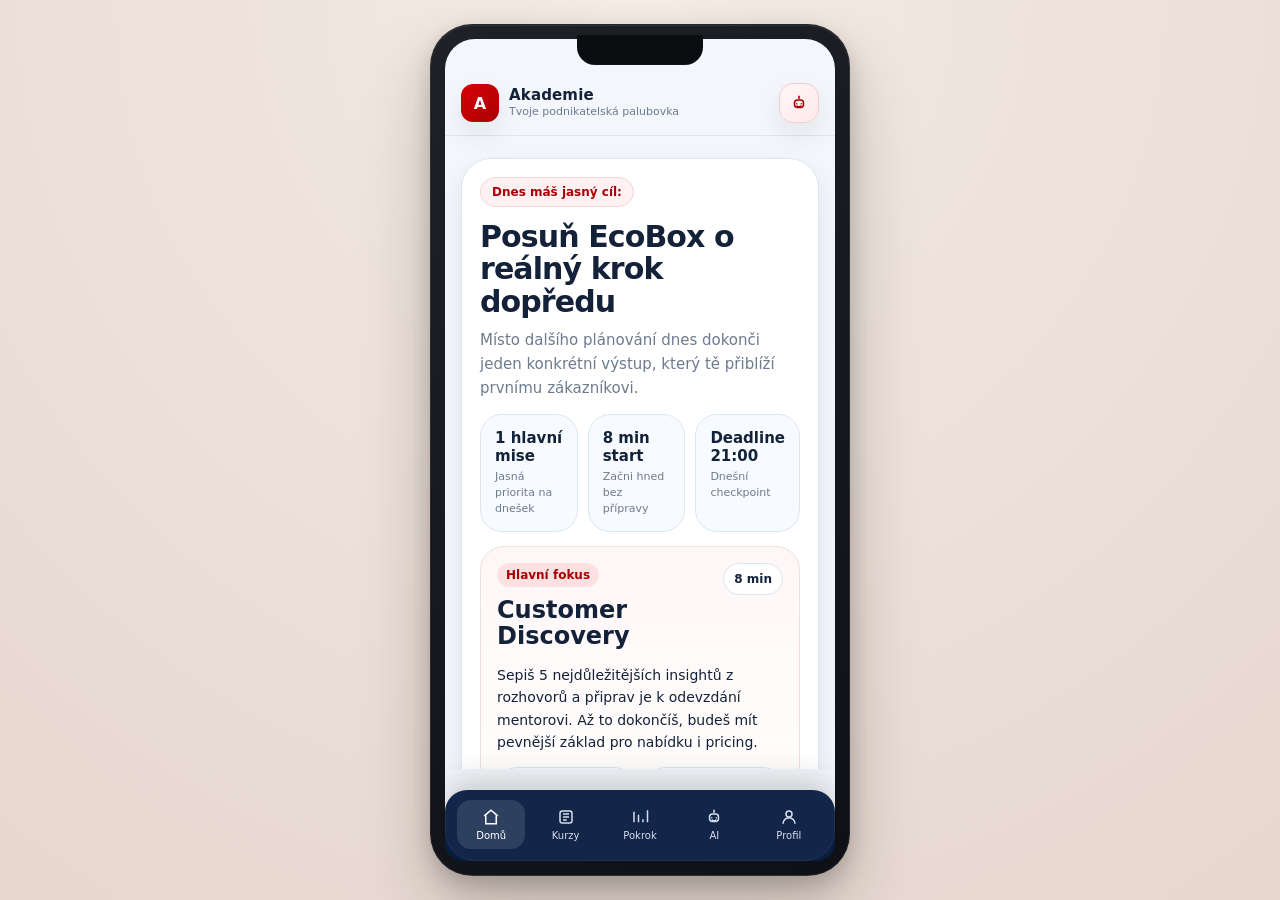
==== commit b5363903: "Revamp home and profile pages with enhanced layout, updated titles, and improved styling for better " ====
--- a/index.html
+++ b/index.html
@@ -15,7 +15,7 @@
             <div class="brand-mark">A</div>
             <div class="brand-title">
               <strong>Akademie</strong>
-              <span>Dnešní fokus a další krok</span>
+              <span>Tvoje podnikatelská palubovka</span>
             </div>
           </div>
 
@@ -31,74 +31,146 @@
         </div>
       </header>
 
-      <main class="content">
-        <section class="hero-card">
-          <div class="hero-top">
+      <main class="content home-rework">
+        <section class="panel home-summary-panel">
+
+          <div class="home-eyebrow">Dnes máš jasný cíl:</div>
+
+          <div class="home-hero-head">
             <div>
-              <h1 class="section-title">Dnešní mise</h1>
-              <p class="subtext">Krátké kroky, které navazují na tvůj týdenní cíl.</p>
-            </div>
-            <span class="progress-pill">Dnes</span>
-          </div>
-
-          <div class="metric">
-            <strong>Customer Discovery</strong>
-            <span>8 min · navazuje na tvůj týdenní cíl</span>
-          </div>
-
-          <div class="hero-grid">
-            <div class="metric">
-              <strong>Deadline</strong>
-              <span>Dnes do 21:00</span>
-            </div>
-            <div class="metric">
-              <strong>Fokus</strong>
-              <span>První zákaznické insighty</span>
-            </div>
-          </div>
-
-          <a class="action primary-red" href="mission.html">Pokračovat v misi</a>
+              <h1 class="section-title home-main-title">Posuň EcoBox o reálný krok dopředu</h1>
+              <p class="subtext home-main-subtext">Místo dalšího plánování dnes dokonči jeden konkrétní výstup, který tě přiblíží prvnímu zákazníkovi.</p>
+            </div>
+          </div>
+
+          <div class="home-hero-stats">
+            <div class="home-stat-card">
+              <strong>1 hlavní mise</strong>
+              <span>Jasná priorita na dnešek</span>
+            </div>
+            <div class="home-stat-card">
+              <strong>8 min start</strong>
+              <span>Začni hned bez přípravy</span>
+            </div>
+            <div class="home-stat-card">
+              <strong>Deadline 21:00</strong>
+              <span>Dnešní checkpoint</span>
+            </div>
+          </div>
+
+          <div class="home-focus-card">
+            <div class="home-focus-top">
+              <div>
+                <span class="badge red">Hlavní fokus</span>
+                <h2>Customer Discovery</h2>
+              </div>
+              <div class="home-focus-time">8 min</div>
+            </div>
+
+            <p>Sepiš 5 nejdůležitějších insightů z rozhovorů a připrav je k odevzdání mentorovi. Až to dokončíš, budeš mít pevnější základ pro nabídku i pricing.</p>
+
+            <div class="home-focus-meta">
+              <div class="metric">
+                <strong>Dnes do 21:00</strong>
+                <span>Deadline mise</span>
+              </div>
+              <div class="metric">
+                <strong>Validace trhu</strong>
+                <span>Navazuje na týdenní cíl</span>
+              </div>
+            </div>
+          </div>
+
+          <div class="home-hero-actions">
+            <a class="action primary-red" href="mission.html">Otevřít dnešní misi</a>
+            <a class="action" href="assistant.html">Zeptat se AI na další krok</a>
+          </div>
+
+          <div class="home-section-head">
+            <div>
+              <h2 class="section-title" style="font-size:20px;">Dnes se vyplatí udělat</h2>
+              <p class="subtext">Tři kroky, které mají právě teď největší dopad.</p>
+            </div>
+          </div>
+
+          <div class="home-priority-list">
+            <article class="home-priority-item">
+              <div class="home-priority-icon">01</div>
+              <div>
+                <strong>Odevzdat interview insighty</strong>
+                <p class="subtext">Uzavři validaci trhu konkrétním výstupem, ne jen poznámkami.</p>
+              </div>
+            </article>
+
+            <article class="home-priority-item">
+              <div class="home-priority-icon">02</div>
+              <div>
+                <strong>Zarezervovat office hours</strong>
+                <p class="subtext">Získej rychlý feedback na value proposition a další směr.</p>
+              </div>
+            </article>
+
+            <article class="home-priority-item">
+              <div class="home-priority-icon">03</div>
+              <div>
+                <strong>Nechat si doporučit další krok od AI</strong>
+                <p class="subtext">Navážeš plynule na dnešní misi bez zbytečného přemýšlení.</p>
+              </div>
+            </article>
+          </div>
         </section>
 
-        <section class="panel" style="padding:16px;">
-          <div class="section-head">
-            <div>
-              <h2 class="section-title" style="font-size:18px;">Co můžeš udělat hned teď</h2>
-              <p class="subtext">Vyber, čím chceš pokračovat v rámci své cesty.</p>
-            </div>
-          </div>
-        </section>
-
-        <section class="course-list">
-          <article class="course-card">
-            <div class="course-row">
-              <span class="badge red">Doporučeno</span>
-              <span>Praktická mise</span>
-            </div>
-            <h3>Odevzdej 5 interview insightů</h3>
-            <p class="subtext">Praktická mise s feedbackem od mentora.</p>
-            <a class="action primary-red" href="mission.html">Otevřít misi</a>
-          </article>
-
-          <article class="course-card">
-            <div class="course-row">
+        <section class="home-grid-two">
+          <article class="panel home-mini-panel">
+            <div class="home-mini-top">
               <span class="badge gold">Office hours</span>
-              <span>Rezervace</span>
-            </div>
-            <h3>Rezervuj office hours</h3>
-            <p class="subtext">Čtvrtek 18:00 · value proposition review.</p>
+              <span class="home-mini-meta">Čtvrtek 18:00</span>
+            </div>
+            <h3>Value proposition review</h3>
+            <p class="subtext">Připrav si jednoduchou větu, která vysvětlí hodnotu tvého řešení bez složitostí.</p>
             <a class="action" href="comunity.html">Zobrazit termín</a>
           </article>
 
-          <article class="course-card">
-            <div class="course-row">
+          <article class="panel home-mini-panel">
+            <div class="home-mini-top">
               <span class="badge green">AI pomoc</span>
-              <span>Nové</span>
-            </div>
-            <h3>Zeptej se asistenta na další krok</h3>
-            <p class="subtext">Nech si navrhnout, co udělat dnes podle tvého pokroku.</p>
+              <span class="home-mini-meta">Připraveno</span>
+            </div>
+            <h3>Asistent pro další rozhodnutí</h3>
+            <p class="subtext">Pomůže s otázkami do rozhovoru, shrnutím feedbacku i návrhem další mise.</p>
             <a class="action" href="assistant.html">Otevřít asistenta</a>
           </article>
+        </section>
+
+        <section class="panel home-next-step">
+          <div class="home-section-head">
+            <div>
+              <h2 class="section-title" style="font-size:20px;">Co bude následovat potom</h2>
+              <p class="subtext">Až dokončíš dnešní úkol, navazuj tímto směrem.</p>
+            </div>
+          </div>
+
+          <div class="home-next-flow">
+            <div class="home-flow-step active">
+              <span>1</span>
+              <strong>Insighty</strong>
+            </div>
+            <div class="home-flow-line"></div>
+            <div class="home-flow-step">
+              <span>2</span>
+              <strong>Nabídka</strong>
+            </div>
+            <div class="home-flow-line"></div>
+            <div class="home-flow-step">
+              <span>3</span>
+              <strong>Pricing</strong>
+            </div>
+          </div>
+
+          <div class="metric home-next-metric">
+            <strong>Další krok: Vyladění nabídky</strong>
+            <span>Po validaci insightů se posuneš k lepší value proposition a přesnějšímu pricingu.</span>
+          </div>
         </section>
       </main>
 
--- a/styles.css
+++ b/styles.css
@@ -197,10 +197,6 @@
   height:0;
 }
 
-.course-page .content{
-  padding-top:28px;
-}
-
 .section-title{
   margin:0;
   font-size:24px;
@@ -269,8 +265,8 @@
 .metric{
   background:var(--surface-2);
   border:1px solid var(--line);
-  border-radius:18px;
-  padding:12px;
+  border-radius:20px;
+  padding:14px;
   min-width:0;
 }
 
@@ -319,40 +315,6 @@
   display:grid;
   place-items:center;
 }
-
-.course-visual::after{
-  content:"";
-  position:absolute;
-  inset:0;
-  background:linear-gradient(180deg, rgba(8,15,30,0) 35%, rgba(8,15,30,.18) 100%);
-  pointer-events:none;
-}
-
-.course-visual svg{
-  width:74px;
-  height:74px;
-  opacity:.96;
-}
-
-.course-visual img{
-  width:100%;
-  height:100%;
-  object-fit:cover;
-  object-position:center;
-  display:block;
-  transform:scale(1.02);
-  transition:transform .28s ease, filter .28s ease;
-}
-
-.course-card:hover .course-visual img{
-  transform:scale(1.06);
-  filter:saturate(1.05) contrast(1.02);
-}
-
-.course-card[data-course-id="idea"] .course-visual img{object-position:center 45%;}
-.course-card[data-course-id="offer"] .course-visual img{object-position:center center;}
-.course-card[data-course-id="marketing"] .course-visual img{object-position:center 42%;}
-.course-card[data-course-id="finance"] .course-visual img{object-position:center center;}
 
 .course-card h3{
   margin:0;
@@ -402,59 +364,6 @@
   padding:0;
 }
 
-.profile-card{
-  overflow:hidden;
-  padding-bottom:4px;
-}
-
-.profile-header{
-  padding:20px 18px 14px;
-  display:grid;
-  grid-template-columns:72px minmax(0, 1fr);
-  align-items:center;
-  gap:14px;
-}
-
-.profile-header > div:last-child{
-  min-width:0;
-}
-
-.avatar{
-  width:72px;
-  height:72px;
-  border-radius:22px;
-  background:linear-gradient(135deg,#dfeeff,#b9d7ff);
-  display:grid;
-  place-items:center;
-  color:#0b4fa1;
-  font-weight:900;
-  font-size:22px;
-  overflow:hidden;
-  border:1px solid #cfe0f3;
-  box-shadow:var(--shadow);
-}
-
-.profile-name{
-  margin:0;
-  font-size:24px;
-  line-height:1.12;
-  font-weight:800;
-  overflow-wrap:anywhere;
-}
-
-.profile-sub{
-  margin:6px 0 0;
-  color:var(--muted);
-  font-size:14px;
-  line-height:1.5;
-}
-
-.profile-stats{
-  padding:0 18px 18px;
-  grid-template-columns:repeat(3, minmax(0, 1fr));
-  gap:12px;
-}
-
 .stat{
   background:var(--surface-2);
   border:1px solid var(--line);
@@ -482,8 +391,8 @@
   display:inline-flex;
   justify-content:center;
   align-items:center;
-  min-height:40px;
-  padding:0 16px;
+  min-height:42px;
+  padding:0 18px;
   border-radius:999px;
   background:var(--surface);
   border:1px solid #8eb4db;
@@ -491,6 +400,12 @@
   font-weight:800;
   font-size:13px;
   cursor:pointer;
+  transition:transform .18s ease, background .18s ease, border-color .18s ease, color .18s ease, box-shadow .18s ease;
+}
+
+.action:hover{
+  transform:translateY(-1px);
+  box-shadow:0 10px 22px rgba(13,78,153,.12);
 }
 
 .action.primary-red{
@@ -502,6 +417,7 @@
 .action.primary-red:hover{
   background:var(--accent-dark);
   border-color:var(--accent-dark);
+  box-shadow:0 12px 24px rgba(169,1,5,.22);
 }
 
 .assistant-input{
@@ -588,6 +504,328 @@
   transform:translateY(1px);
 }
 
+.profile-card{
+  overflow:hidden;
+}
+
+.profile-header{
+  padding:20px 18px 14px;
+  display:grid;
+  grid-template-columns:72px minmax(0, 1fr);
+  align-items:center;
+  gap:14px;
+}
+
+.profile-header > div:last-child{
+  min-width:0;
+}
+
+.avatar{
+  width:72px;
+  height:72px;
+  border-radius:22px;
+  background:linear-gradient(135deg,#dfeeff,#b9d7ff);
+  display:grid;
+  place-items:center;
+  color:#0b4fa1;
+  font-weight:900;
+  font-size:22px;
+  overflow:hidden;
+  border:1px solid #cfe0f3;
+  box-shadow:var(--shadow);
+}
+
+.profile-name{
+  margin:0;
+  font-size:24px;
+  line-height:1.12;
+  font-weight:800;
+  overflow-wrap:anywhere;
+}
+
+.profile-sub{
+  margin:6px 0 0;
+  color:var(--muted);
+  font-size:14px;
+  line-height:1.5;
+}
+
+.profile-stats{
+  padding:0 18px 18px;
+  grid-template-columns:repeat(3, minmax(0, 1fr));
+  gap:12px;
+}
+
+/* Home rework */
+
+.home-rework{
+  gap:18px;
+  padding:22px 16px 0;
+}
+
+.home-rework-hero{
+  padding:22px;
+  gap:18px;
+  border-radius:32px;
+  background:
+    linear-gradient(180deg, rgba(255,255,255,.98), rgba(255,255,255,1)),
+    linear-gradient(135deg, #fff4f4, #ffffff 42%, #f6faff 100%);
+}
+
+.home-rework-hero::before{
+  content:"";
+  position:absolute;
+  inset:auto -40px -70px auto;
+  width:180px;
+  height:180px;
+  border-radius:50%;
+  background:radial-gradient(circle, rgba(217,2,6,.10), rgba(217,2,6,0));
+  pointer-events:none;
+}
+
+.home-eyebrow{
+  display:inline-flex;
+  align-items:center;
+  width:max-content;
+  padding:7px 11px;
+  border-radius:999px;
+  background:#fff1f1;
+  border:1px solid #f6d4d6;
+  color:var(--accent-dark);
+  font-size:12px;
+  font-weight:800;
+}
+
+.home-hero-head{
+  display:grid;
+  grid-template-columns:minmax(0, 1fr) auto;
+  gap:16px;
+  align-items:start;
+}
+
+.home-main-title{
+  font-size:30px;
+  line-height:1.08;
+  letter-spacing:-0.03em;
+}
+
+.home-main-subtext{
+  margin-top:10px;
+  font-size:15px;
+  line-height:1.6;
+}
+
+.home-hero-stats{
+  display:grid;
+  grid-template-columns:repeat(3, 1fr);
+  gap:10px;
+}
+
+.home-stat-card{
+  padding:14px;
+  border-radius:22px;
+  background:rgba(247,251,255,.96);
+  border:1px solid var(--line);
+}
+
+.home-stat-card strong{
+  display:block;
+  font-size:15px;
+  line-height:1.2;
+  margin-bottom:4px;
+}
+
+.home-stat-card span{
+  display:block;
+  font-size:11px;
+  line-height:1.45;
+  color:var(--muted);
+}
+
+.home-focus-card{
+  padding:16px;
+  border-radius:24px;
+  background:linear-gradient(180deg,#fff7f7 0%, #ffffff 100%);
+  border:1px solid #f0dfe0;
+  display:grid;
+  gap:14px;
+}
+
+.home-focus-top{
+  display:flex;
+  align-items:flex-start;
+  justify-content:space-between;
+  gap:12px;
+}
+
+.home-focus-top h2{
+  margin:10px 0 0;
+  font-size:24px;
+  line-height:1.1;
+}
+
+.home-focus-time{
+  flex:0 0 auto;
+  padding:8px 10px;
+  border-radius:16px;
+  background:#fff;
+  border:1px solid var(--line);
+  font-size:12px;
+  font-weight:800;
+  color:var(--text);
+}
+
+.home-focus-card p{
+  margin:0;
+  font-size:14px;
+  line-height:1.6;
+  color:var(--text);
+}
+
+.home-focus-meta{
+  display:grid;
+  grid-template-columns:1fr 1fr;
+  gap:12px;
+}
+
+.home-hero-actions{
+  display:grid;
+  grid-template-columns:1fr 1fr;
+  gap:10px;
+}
+
+.home-summary-panel{
+  padding:18px;
+  display:grid;
+  gap:14px;
+}
+
+.home-section-head{
+  display:flex;
+  align-items:flex-start;
+  justify-content:space-between;
+  gap:10px;
+}
+
+.home-priority-list{
+  display:grid;
+  gap:12px;
+}
+
+.home-priority-item{
+  display:grid;
+  grid-template-columns:46px minmax(0, 1fr);
+  gap:12px;
+  align-items:start;
+  padding:14px;
+  border-radius:22px;
+  background:var(--surface-2);
+  border:1px solid var(--line);
+}
+
+.home-priority-item strong{
+  display:block;
+  font-size:16px;
+  line-height:1.25;
+}
+
+.home-priority-icon{
+  width:46px;
+  height:46px;
+  border-radius:16px;
+  display:grid;
+  place-items:center;
+  background:linear-gradient(135deg,#ffe9ea,#ffd7d9);
+  color:var(--accent-dark);
+  font-size:13px;
+  font-weight:900;
+}
+
+.home-grid-two{
+  display:grid;
+  grid-template-columns:1fr 1fr;
+  gap:12px;
+}
+
+.home-mini-panel{
+  padding:16px;
+  display:grid;
+  gap:12px;
+}
+
+.home-mini-top{
+  display:flex;
+  align-items:center;
+  justify-content:space-between;
+  gap:10px;
+}
+
+.home-mini-meta{
+  font-size:12px;
+  color:var(--muted);
+}
+
+.home-mini-panel h3{
+  margin:0;
+  font-size:18px;
+  line-height:1.2;
+}
+
+.home-next-step{
+  padding:18px;
+  display:grid;
+  gap:14px;
+}
+
+.home-next-flow{
+  display:grid;
+  grid-template-columns:auto 1fr auto 1fr auto;
+  align-items:center;
+  gap:10px;
+}
+
+.home-flow-step{
+  min-width:0;
+  display:grid;
+  justify-items:center;
+  gap:6px;
+  text-align:center;
+}
+
+.home-flow-step span{
+  width:34px;
+  height:34px;
+  border-radius:50%;
+  display:grid;
+  place-items:center;
+  background:#edf4fb;
+  color:#46617f;
+  font-size:12px;
+  font-weight:900;
+  border:1px solid #d6e3f0;
+}
+
+.home-flow-step strong{
+  font-size:12px;
+  line-height:1.2;
+}
+
+.home-flow-step.active span{
+  background:linear-gradient(135deg,var(--accent),var(--accent-dark));
+  color:#fff;
+  border-color:transparent;
+}
+
+.home-flow-line{
+  height:2px;
+  border-radius:999px;
+  background:linear-gradient(90deg,#d9e5f1,#e8eef5);
+}
+
+.home-next-metric{
+  padding:16px;
+}
+
 .hero-card.hero-animate{
   animation:hero-pop .46s cubic-bezier(.16,1,.3,1);
 }
@@ -697,6 +935,64 @@
     grid-template-columns:1fr;
   }
 
+  .home-rework{
+    gap:16px;
+    padding:18px 14px 0;
+  }
+
+  .home-rework-hero{
+    padding:18px;
+    gap:16px;
+  }
+
+  .home-hero-head{
+    grid-template-columns:1fr;
+    gap:12px;
+  }
+
+  .home-main-title{
+    font-size:26px;
+  }
+
+  .home-main-subtext{
+    font-size:14px;
+  }
+
+  .home-hero-stats{
+    grid-template-columns:1fr;
+  }
+
+  .home-focus-top{
+    flex-direction:column;
+  }
+
+  .home-focus-time{
+    align-self:flex-start;
+  }
+
+  .home-focus-meta{
+    grid-template-columns:1fr;
+  }
+
+  .home-hero-actions{
+    grid-template-columns:1fr;
+  }
+
+  .home-grid-two{
+    grid-template-columns:1fr;
+  }
+
+  .home-next-flow{
+    grid-template-columns:1fr;
+    gap:8px;
+  }
+
+  .home-flow-line{
+    height:10px;
+    width:2px;
+    justify-self:center;
+  }
+
   .bottom-nav{
     left:0;
     right:0;
